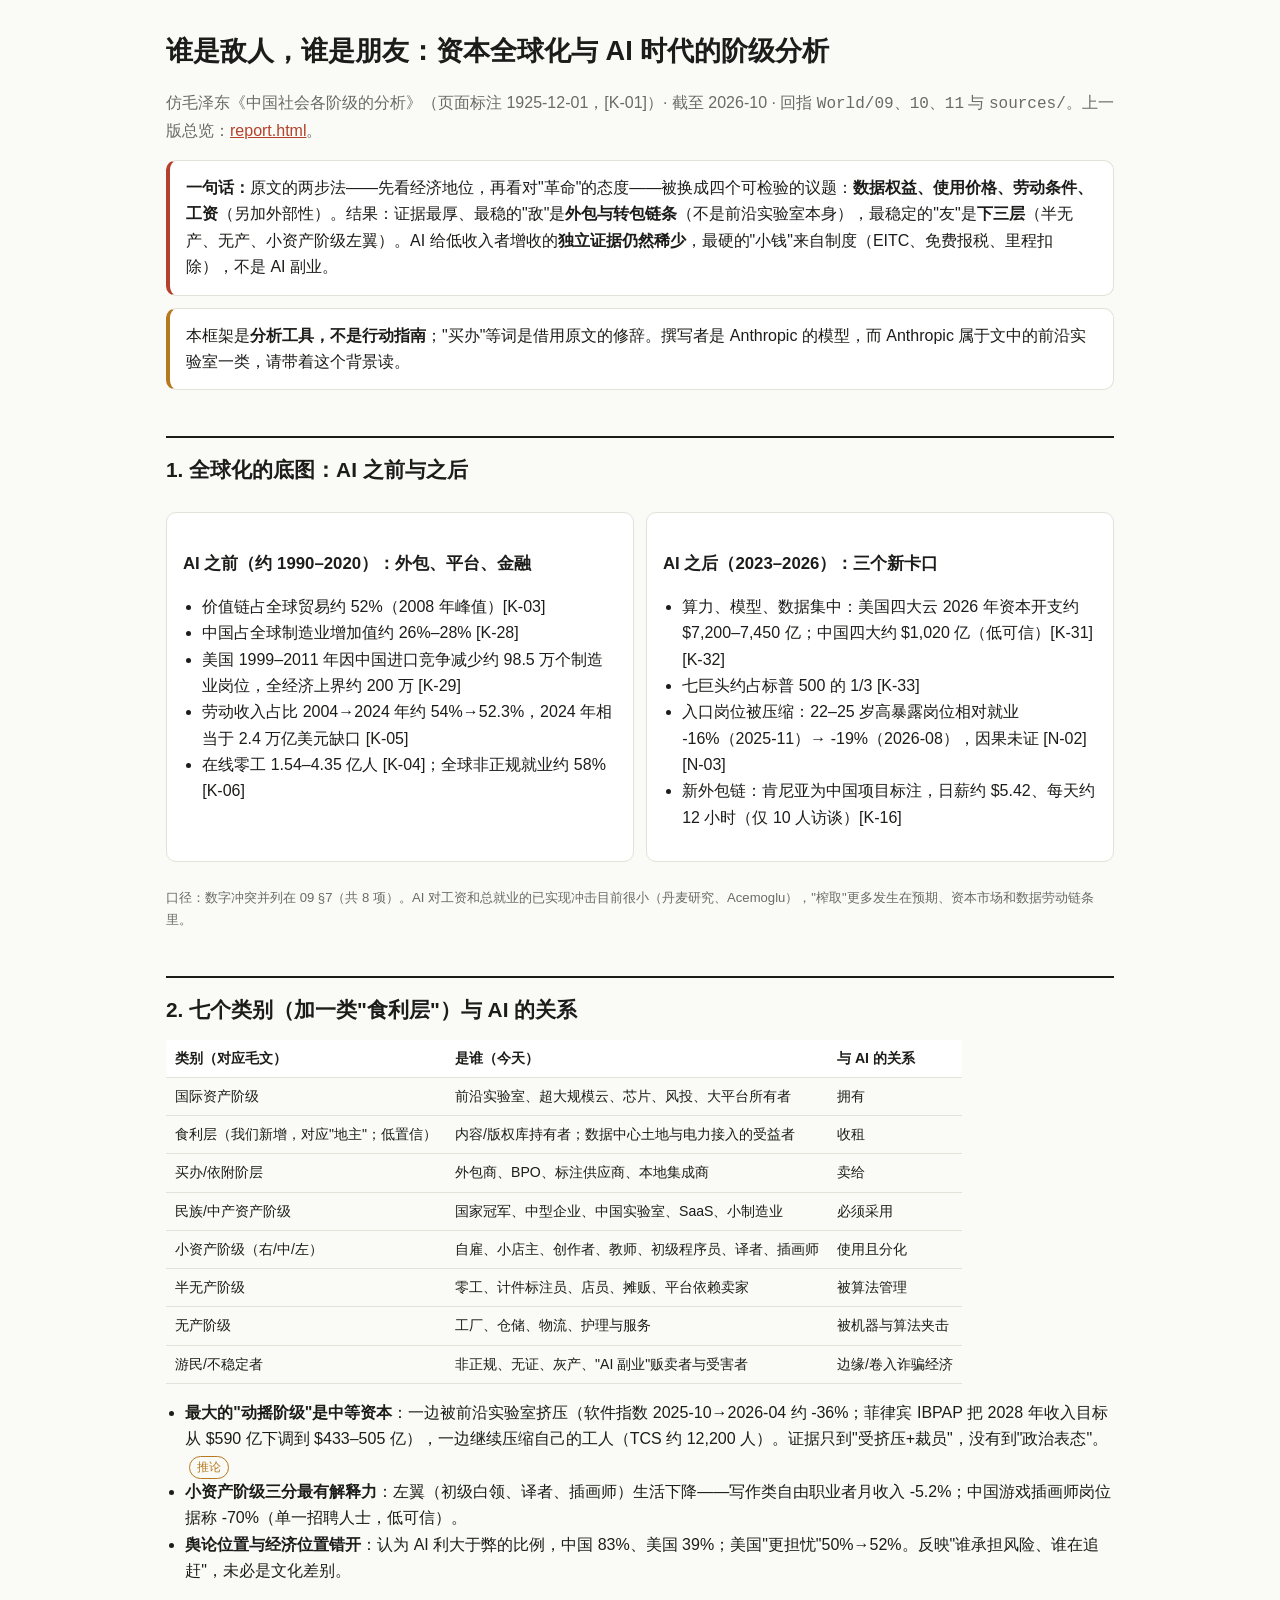
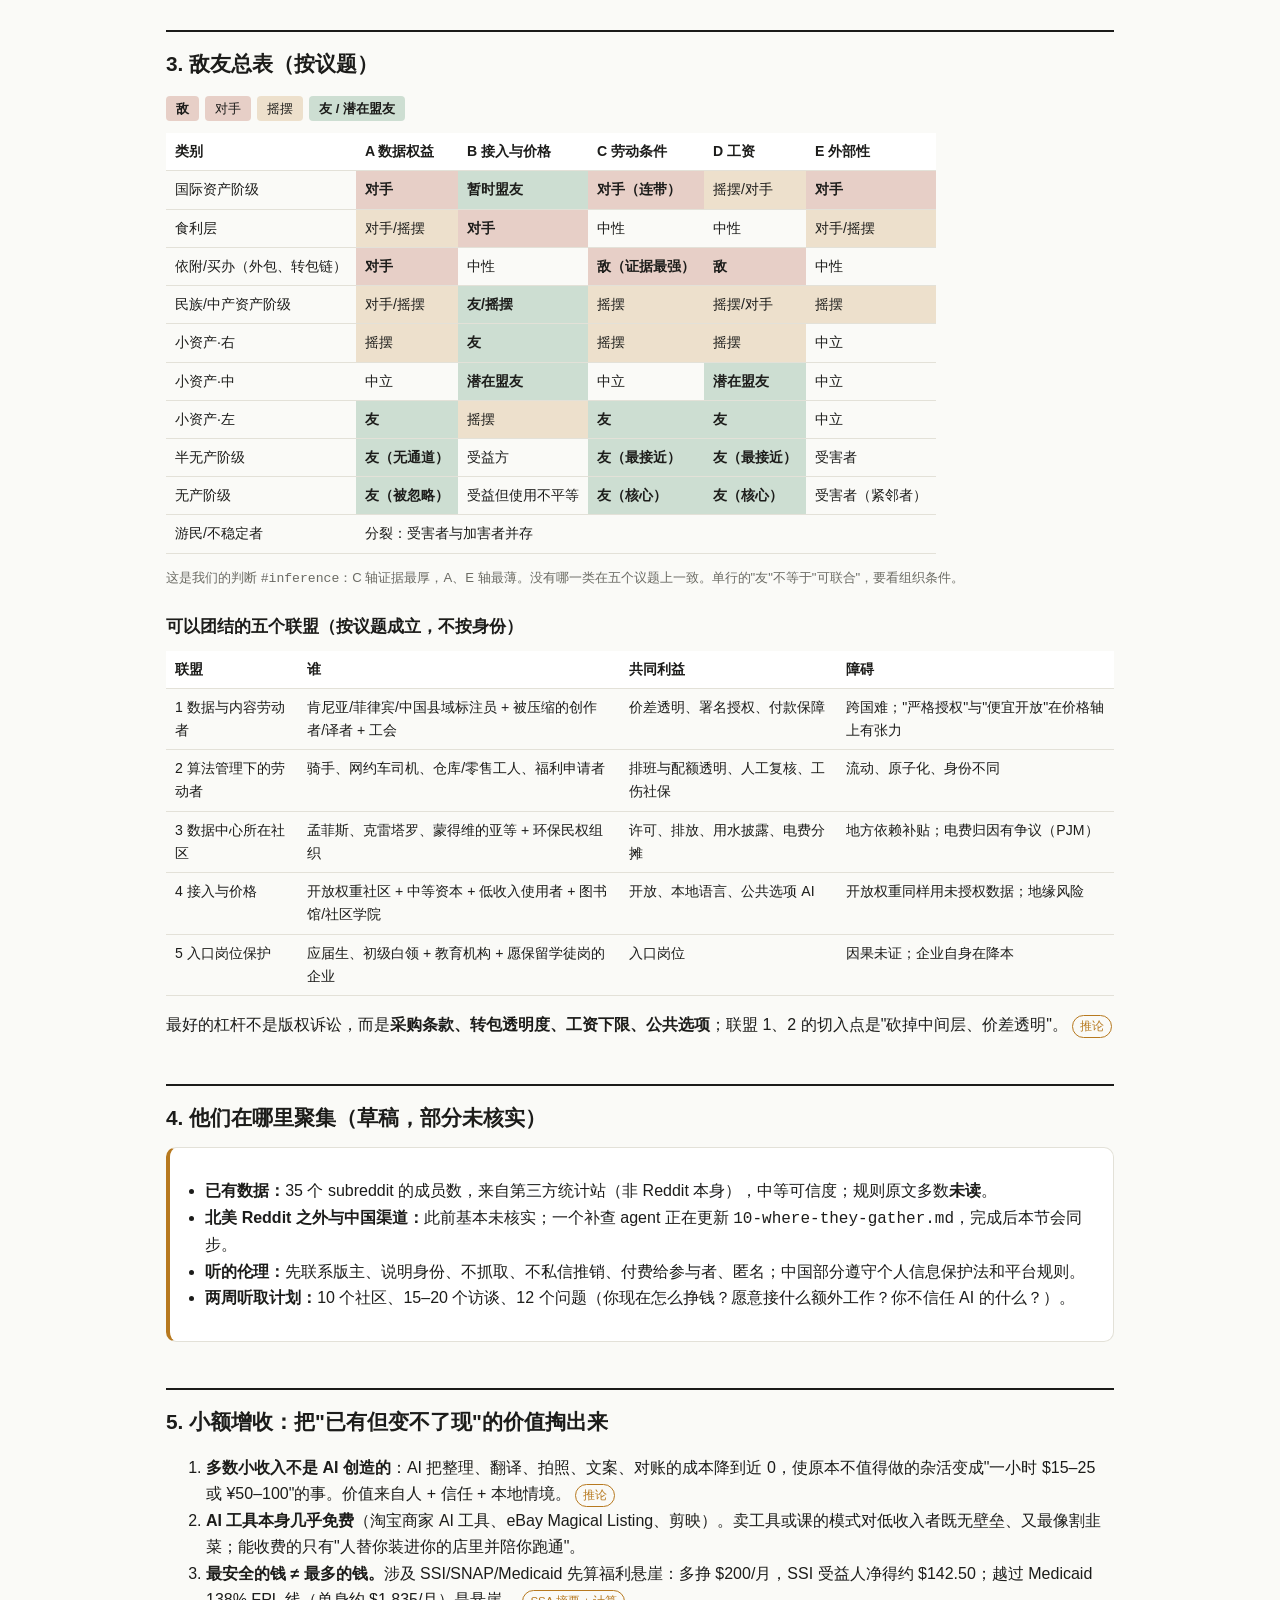
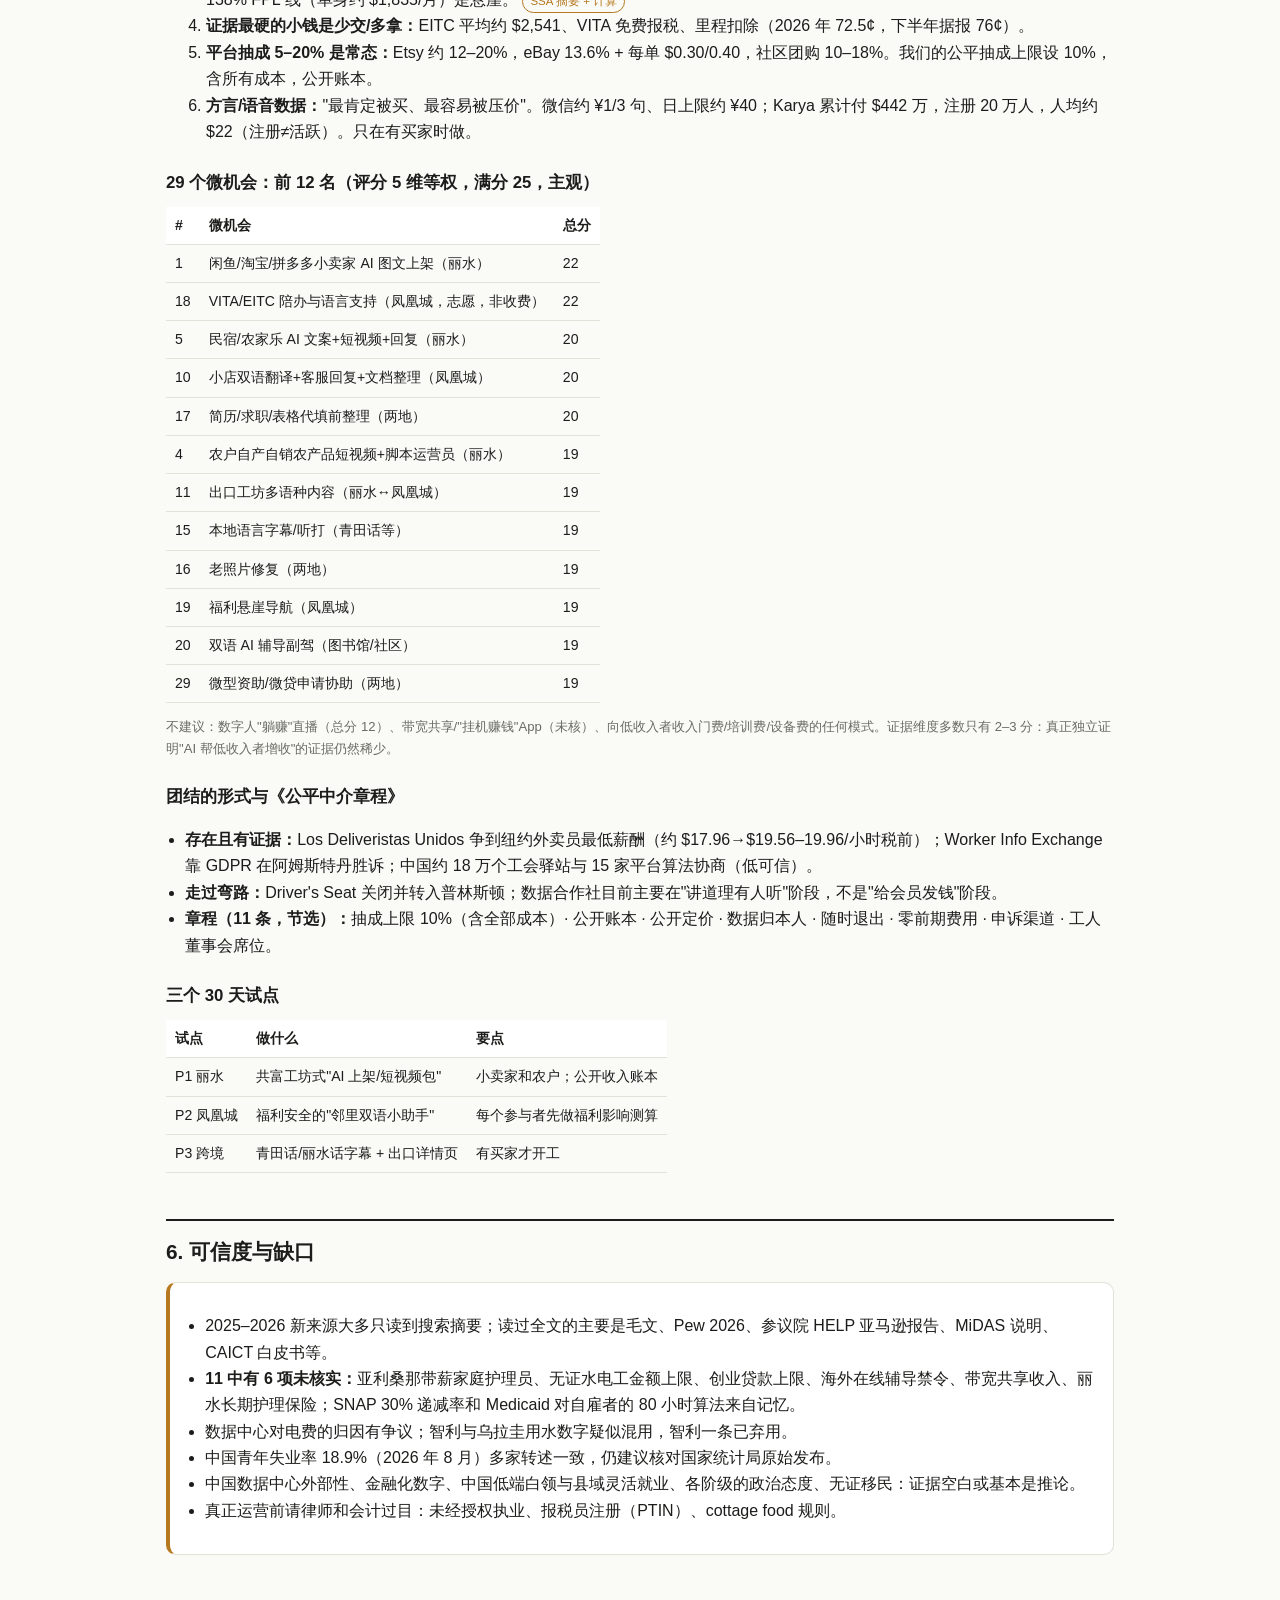
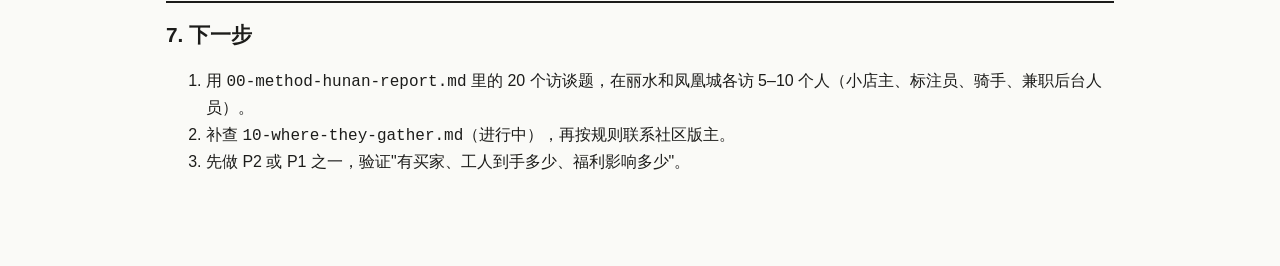
==== World/report-class.html @ 9492dcbf "World: class-analysis HTML report; README index Co-Authored-By: Claude Sonnet 5.5 <noreply@anthropic" ====
<!doctype html>
<html lang="zh-CN">
<head>
<meta charset="utf-8">
<meta name="viewport" content="width=device-width,initial-scale=1">
<title>谁是敌人，谁是朋友：AI 时代的阶级分析</title>
<style>
:root{--bg:#fafaf7;--fg:#1c1c1a;--mut:#6b6b64;--card:#fff;--line:#e3e1d8;--acc:#b4412b;--ok:#2f7d4f;--warn:#b7791f;--en:#a3361f;--fr:#2f7d4f;--sw:#b7791f}
@media (prefers-color-scheme:dark){:root:not([data-theme=light]){--bg:#161614;--fg:#ecebe4;--mut:#a09f96;--card:#1f1f1c;--line:#34332e;--acc:#e0765d;--ok:#5ab97f;--warn:#e0b04a;--en:#e0765d;--fr:#5ab97f;--sw:#e0b04a}}
*{box-sizing:border-box}
body{margin:0;background:var(--bg);color:var(--fg);font:16px/1.65 -apple-system,"PingFang SC","Noto Sans SC",sans-serif}
main{max-width:980px;margin:0 auto;padding:24px 16px 80px}
h1{font-size:1.7rem;margin:.2em 0}h2{font-size:1.3rem;margin:2.2em 0 .6em;border-top:2px solid var(--fg);padding-top:.7em}h3{font-size:1.05rem;margin:1.4em 0 .4em}
.sub,.src{color:var(--mut)}.src{font-size:.82rem}
.card{background:var(--card);border:1px solid var(--line);border-radius:10px;padding:14px 16px;margin:12px 0}
.tl{border-left:4px solid var(--acc)}.warn{border-left:4px solid var(--warn)}
table{width:100%;border-collapse:collapse;font-size:.88rem;margin:10px 0;display:block;overflow-x:auto}
th,td{border-bottom:1px solid var(--line);padding:7px 9px;text-align:left;vertical-align:top}
th{background:var(--card);white-space:nowrap;position:sticky;top:0}
.tag{display:inline-block;font-size:.72rem;padding:1px 7px;border-radius:99px;border:1px solid var(--line);color:var(--mut);margin-left:4px;white-space:nowrap}
.hi{color:var(--ok);border-color:var(--ok)}.med{color:var(--warn);border-color:var(--warn)}.lo{color:var(--acc);border-color:var(--acc)}
.e{background:color-mix(in srgb,var(--en) 22%,transparent);font-weight:600}
.f{background:color-mix(in srgb,var(--fr) 22%,transparent);font-weight:600}
.s{background:color-mix(in srgb,var(--sw) 20%,transparent)}
.legend span{display:inline-block;padding:2px 10px;margin:2px 6px 2px 0;border-radius:4px;font-size:.82rem}
ul{padding-left:1.2em}a{color:var(--acc)}
.ba{display:grid;grid-template-columns:1fr 1fr;gap:12px}@media(max-width:640px){.ba{grid-template-columns:1fr}}
</style>
</head>
<body>
<main>
<h1>谁是敌人，谁是朋友：资本全球化与 AI 时代的阶级分析</h1>
<p class="sub">仿毛泽东《中国社会各阶级的分析》（页面标注 1925-12-01，[K-01]）· 截至 2026-10 · 回指 <code>World/09、10、11</code> 与 <code>sources/</code>。上一版总览：<a href="report.html">report.html</a>。</p>

<div class="card tl">
<b>一句话：</b>原文的两步法——先看经济地位，再看对"革命"的态度——被换成四个可检验的议题：<b>数据权益、使用价格、劳动条件、工资</b>（另加外部性）。结果：证据最厚、最稳的"敌"是<b>外包与转包链条</b>（不是前沿实验室本身），最稳定的"友"是<b>下三层</b>（半无产、无产、小资产阶级左翼）。AI 给低收入者增收的<b>独立证据仍然稀少</b>，最硬的"小钱"来自制度（EITC、免费报税、里程扣除），不是 AI 副业。
</div>
<div class="card warn">本框架是<b>分析工具，不是行动指南</b>；"买办"等词是借用原文的修辞。撰写者是 Anthropic 的模型，而 Anthropic 属于文中的前沿实验室一类，请带着这个背景读。</div>

<h2>1. 全球化的底图：AI 之前与之后</h2>
<div class="ba">
<div class="card"><h3>AI 之前（约 1990–2020）：外包、平台、金融</h3>
<ul>
<li>价值链占全球贸易约 52%（2008 年峰值）[K-03]</li>
<li>中国占全球制造业增加值约 26%–28% [K-28]</li>
<li>美国 1999–2011 年因中国进口竞争减少约 98.5 万个制造业岗位，全经济上界约 200 万 [K-29]</li>
<li>劳动收入占比 2004→2024 年约 54%→52.3%，2024 年相当于 2.4 万亿美元缺口 [K-05]</li>
<li>在线零工 1.54–4.35 亿人 [K-04]；全球非正规就业约 58% [K-06]</li>
</ul></div>
<div class="card"><h3>AI 之后（2023–2026）：三个新卡口</h3>
<ul>
<li>算力、模型、数据集中：美国四大云 2026 年资本开支约 $7,200–7,450 亿；中国四大约 $1,020 亿（低可信）[K-31][K-32]</li>
<li>七巨头约占标普 500 的 1/3 [K-33]</li>
<li>入口岗位被压缩：22–25 岁高暴露岗位相对就业 -16%（2025-11）→ -19%（2026-08），因果未证 [N-02][N-03]</li>
<li>新外包链：肯尼亚为中国项目标注，日薪约 $5.42、每天约 12 小时（仅 10 人访谈）[K-16]</li>
</ul></div>
</div>
<p class="src">口径：数字冲突并列在 09 §7（共 8 项）。AI 对工资和总就业的已实现冲击目前很小（丹麦研究、Acemoglu），"榨取"更多发生在预期、资本市场和数据劳动链条里。</p>

<h2>2. 七个类别（加一类"食利层"）与 AI 的关系</h2>
<table>
<tr><th>类别（对应毛文）</th><th>是谁（今天）</th><th>与 AI 的关系</th></tr>
<tr><td>国际资产阶级</td><td>前沿实验室、超大规模云、芯片、风投、大平台所有者</td><td>拥有</td></tr>
<tr><td>食利层（我们新增，对应"地主"；低置信）</td><td>内容/版权库持有者；数据中心土地与电力接入的受益者</td><td>收租</td></tr>
<tr><td>买办/依附阶层</td><td>外包商、BPO、标注供应商、本地集成商</td><td>卖给</td></tr>
<tr><td>民族/中产资产阶级</td><td>国家冠军、中型企业、中国实验室、SaaS、小制造业</td><td>必须采用</td></tr>
<tr><td>小资产阶级（右/中/左）</td><td>自雇、小店主、创作者、教师、初级程序员、译者、插画师</td><td>使用且分化</td></tr>
<tr><td>半无产阶级</td><td>零工、计件标注员、店员、摊贩、平台依赖卖家</td><td>被算法管理</td></tr>
<tr><td>无产阶级</td><td>工厂、仓储、物流、护理与服务</td><td>被机器与算法夹击</td></tr>
<tr><td>游民/不稳定者</td><td>非正规、无证、灰产、"AI 副业"贩卖者与受害者</td><td>边缘/卷入诈骗经济</td></tr>
</table>
<ul>
<li><b>最大的"动摇阶级"是中等资本</b>：一边被前沿实验室挤压（软件指数 2025-10→2026-04 约 -36%；菲律宾 IBPAP 把 2028 年收入目标从 $590 亿下调到 $433–505 亿），一边继续压缩自己的工人（TCS 约 12,200 人）。证据只到"受挤压+裁员"，没有到"政治表态"。<span class="tag med">推论</span></li>
<li><b>小资产阶级三分最有解释力</b>：左翼（初级白领、译者、插画师）生活下降——写作类自由职业者月收入 -5.2%；中国游戏插画师岗位据称 -70%（单一招聘人士，低可信）。</li>
<li><b>舆论位置与经济位置错开</b>：认为 AI 利大于弊的比例，中国 83%、美国 39%；美国"更担忧"50%→52%。反映"谁承担风险、谁在追赶"，未必是文化差别。</li>
</ul>

<h2>3. 敌友总表（按议题）</h2>
<div class="legend"><span class="e">敌</span><span class="e" style="font-weight:400">对手</span><span class="s">摇摆</span><span class="f">友 / 潜在盟友</span></div>
<table>
<tr><th>类别</th><th>A 数据权益</th><th>B 接入与价格</th><th>C 劳动条件</th><th>D 工资</th><th>E 外部性</th></tr>
<tr><td>国际资产阶级</td><td class="e">对手</td><td class="f">暂时盟友</td><td class="e">对手（连带）</td><td class="s">摇摆/对手</td><td class="e">对手</td></tr>
<tr><td>食利层</td><td class="s">对手/摇摆</td><td class="e">对手</td><td>中性</td><td>中性</td><td class="s">对手/摇摆</td></tr>
<tr><td>依附/买办（外包、转包链）</td><td class="e">对手</td><td>中性</td><td class="e">敌（证据最强）</td><td class="e">敌</td><td>中性</td></tr>
<tr><td>民族/中产资产阶级</td><td class="s">对手/摇摆</td><td class="f">友/摇摆</td><td class="s">摇摆</td><td class="s">摇摆/对手</td><td class="s">摇摆</td></tr>
<tr><td>小资产·右</td><td class="s">摇摆</td><td class="f">友</td><td class="s">摇摆</td><td class="s">摇摆</td><td>中立</td></tr>
<tr><td>小资产·中</td><td>中立</td><td class="f">潜在盟友</td><td>中立</td><td class="f">潜在盟友</td><td>中立</td></tr>
<tr><td>小资产·左</td><td class="f">友</td><td class="s">摇摆</td><td class="f">友</td><td class="f">友</td><td>中立</td></tr>
<tr><td>半无产阶级</td><td class="f">友（无通道）</td><td>受益方</td><td class="f">友（最接近）</td><td class="f">友（最接近）</td><td>受害者</td></tr>
<tr><td>无产阶级</td><td class="f">友（被忽略）</td><td>受益但使用不平等</td><td class="f">友（核心）</td><td class="f">友（核心）</td><td>受害者（紧邻者）</td></tr>
<tr><td>游民/不稳定者</td><td colspan="5">分裂：受害者与加害者并存</td></tr>
</table>
<p class="src">这是我们的判断 <code>#inference</code>：C 轴证据最厚，A、E 轴最薄。没有哪一类在五个议题上一致。单行的"友"不等于"可联合"，要看组织条件。</p>

<h3>可以团结的五个联盟（按议题成立，不按身份）</h3>
<table>
<tr><th>联盟</th><th>谁</th><th>共同利益</th><th>障碍</th></tr>
<tr><td>1 数据与内容劳动者</td><td>肯尼亚/菲律宾/中国县域标注员 + 被压缩的创作者/译者 + 工会</td><td>价差透明、署名授权、付款保障</td><td>跨国难；"严格授权"与"便宜开放"在价格轴上有张力</td></tr>
<tr><td>2 算法管理下的劳动者</td><td>骑手、网约车司机、仓库/零售工人、福利申请者</td><td>排班与配额透明、人工复核、工伤社保</td><td>流动、原子化、身份不同</td></tr>
<tr><td>3 数据中心所在社区</td><td>孟菲斯、克雷塔罗、蒙得维的亚等 + 环保民权组织</td><td>许可、排放、用水披露、电费分摊</td><td>地方依赖补贴；电费归因有争议（PJM）</td></tr>
<tr><td>4 接入与价格</td><td>开放权重社区 + 中等资本 + 低收入使用者 + 图书馆/社区学院</td><td>开放、本地语言、公共选项 AI</td><td>开放权重同样用未授权数据；地缘风险</td></tr>
<tr><td>5 入口岗位保护</td><td>应届生、初级白领 + 教育机构 + 愿保留学徒岗的企业</td><td>入口岗位</td><td>因果未证；企业自身在降本</td></tr>
</table>
<p>最好的杠杆不是版权诉讼，而是<b>采购条款、转包透明度、工资下限、公共选项</b>；联盟 1、2 的切入点是"砍掉中间层、价差透明"。<span class="tag med">推论</span></p>

<h2>4. 他们在哪里聚集（草稿，部分未核实）</h2>
<div class="card warn">
<ul>
<li><b>已有数据：</b>35 个 subreddit 的成员数，来自第三方统计站（非 Reddit 本身），中等可信度；规则原文多数<b>未读</b>。</li>
<li><b>北美 Reddit 之外与中国渠道：</b>此前基本未核实；一个补查 agent 正在更新 <code>10-where-they-gather.md</code>，完成后本节会同步。</li>
<li><b>听的伦理：</b>先联系版主、说明身份、不抓取、不私信推销、付费给参与者、匿名；中国部分遵守个人信息保护法和平台规则。</li>
<li><b>两周听取计划：</b>10 个社区、15–20 个访谈、12 个问题（你现在怎么挣钱？愿意接什么额外工作？你不信任 AI 的什么？）。</li>
</ul>
</div>

<h2>5. 小额增收：把"已有但变不了现"的价值掏出来</h2>
<ol>
<li><b>多数小收入不是 AI 创造的</b>：AI 把整理、翻译、拍照、文案、对账的成本降到近 0，使原本不值得做的杂活变成"一小时 $15–25 或 ¥50–100"的事。价值来自人 + 信任 + 本地情境。<span class="tag med">推论</span></li>
<li><b>AI 工具本身几乎免费</b>（淘宝商家 AI 工具、eBay Magical Listing、剪映）。卖工具或课的模式对低收入者既无壁垒、又最像割韭菜；能收费的只有"人替你装进你的店里并陪你跑通"。</li>
<li><b>最安全的钱 ≠ 最多的钱。</b>涉及 SSI/SNAP/Medicaid 先算福利悬崖：多挣 $200/月，SSI 受益人净得约 $142.50；越过 Medicaid 138% FPL 线（单身约 $1,835/月）是悬崖。<span class="tag med">SSA 摘要 + 计算</span></li>
<li><b>证据最硬的小钱是少交/多拿：</b>EITC 平均约 $2,541、VITA 免费报税、里程扣除（2026 年 72.5¢，下半年据报 76¢）。</li>
<li><b>平台抽成 5–20% 是常态：</b>Etsy 约 12–20%，eBay 13.6% + 每单 $0.30/0.40，社区团购 10–18%。我们的公平抽成上限设 10%，含所有成本，公开账本。</li>
<li><b>方言/语音数据：</b>"最肯定被买、最容易被压价"。微信约 ¥1/3 句、日上限约 ¥40；Karya 累计付 $442 万，注册 20 万人，人均约 $22（注册≠活跃）。只在有买家时做。</li>
</ol>

<h3>29 个微机会：前 12 名（评分 5 维等权，满分 25，主观）</h3>
<table>
<tr><th>#</th><th>微机会</th><th>总分</th></tr>
<tr><td>1</td><td>闲鱼/淘宝/拼多多小卖家 AI 图文上架（丽水）</td><td>22</td></tr>
<tr><td>18</td><td>VITA/EITC 陪办与语言支持（凤凰城，志愿，非收费）</td><td>22</td></tr>
<tr><td>5</td><td>民宿/农家乐 AI 文案+短视频+回复（丽水）</td><td>20</td></tr>
<tr><td>10</td><td>小店双语翻译+客服回复+文档整理（凤凰城）</td><td>20</td></tr>
<tr><td>17</td><td>简历/求职/表格代填前整理（两地）</td><td>20</td></tr>
<tr><td>4</td><td>农户自产自销农产品短视频+脚本运营员（丽水）</td><td>19</td></tr>
<tr><td>11</td><td>出口工坊多语种内容（丽水↔凤凰城）</td><td>19</td></tr>
<tr><td>15</td><td>本地语言字幕/听打（青田话等）</td><td>19</td></tr>
<tr><td>16</td><td>老照片修复（两地）</td><td>19</td></tr>
<tr><td>19</td><td>福利悬崖导航（凤凰城）</td><td>19</td></tr>
<tr><td>20</td><td>双语 AI 辅导副驾（图书馆/社区）</td><td>19</td></tr>
<tr><td>29</td><td>微型资助/微贷申请协助（两地）</td><td>19</td></tr>
</table>
<p class="src">不建议：数字人"躺赚"直播（总分 12）、带宽共享/"挂机赚钱"App（未核）、向低收入者收入门费/培训费/设备费的任何模式。证据维度多数只有 2–3 分：真正独立证明"AI 帮低收入者增收"的证据仍然稀少。</p>

<h3>团结的形式与《公平中介章程》</h3>
<ul>
<li><b>存在且有证据：</b>Los Deliveristas Unidos 争到纽约外卖员最低薪酬（约 $17.96→$19.56–19.96/小时税前）；Worker Info Exchange 靠 GDPR 在阿姆斯特丹胜诉；中国约 18 万个工会驿站与 15 家平台算法协商（低可信）。</li>
<li><b>走过弯路：</b>Driver's Seat 关闭并转入普林斯顿；数据合作社目前主要在"讲道理有人听"阶段，不是"给会员发钱"阶段。</li>
<li><b>章程（11 条，节选）：</b>抽成上限 10%（含全部成本）· 公开账本 · 公开定价 · 数据归本人 · 随时退出 · 零前期费用 · 申诉渠道 · 工人董事会席位。</li>
</ul>

<h3>三个 30 天试点</h3>
<table>
<tr><th>试点</th><th>做什么</th><th>要点</th></tr>
<tr><td>P1 丽水</td><td>共富工坊式"AI 上架/短视频包"</td><td>小卖家和农户；公开收入账本</td></tr>
<tr><td>P2 凤凰城</td><td>福利安全的"邻里双语小助手"</td><td>每个参与者先做福利影响测算</td></tr>
<tr><td>P3 跨境</td><td>青田话/丽水话字幕 + 出口详情页</td><td>有买家才开工</td></tr>
</table>

<h2>6. 可信度与缺口</h2>
<div class="card warn"><ul>
<li>2025–2026 新来源大多只读到搜索摘要；读过全文的主要是毛文、Pew 2026、参议院 HELP 亚马逊报告、MiDAS 说明、CAICT 白皮书等。</li>
<li><b>11 中有 6 项未核实：</b>亚利桑那带薪家庭护理员、无证水电工金额上限、创业贷款上限、海外在线辅导禁令、带宽共享收入、丽水长期护理保险；SNAP 30% 递减率和 Medicaid 对自雇者的 80 小时算法来自记忆。</li>
<li>数据中心对电费的归因有争议；智利与乌拉圭用水数字疑似混用，智利一条已弃用。</li>
<li>中国青年失业率 18.9%（2026 年 8 月）多家转述一致，仍建议核对国家统计局原始发布。</li>
<li>中国数据中心外部性、金融化数字、中国低端白领与县域灵活就业、各阶级的政治态度、无证移民：证据空白或基本是推论。</li>
<li>真正运营前请律师和会计过目：未经授权执业、报税员注册（PTIN）、cottage food 规则。</li>
</ul></div>

<h2>7. 下一步</h2>
<ol>
<li>用 <code>00-method-hunan-report.md</code> 里的 20 个访谈题，在丽水和凤凰城各访 5–10 个人（小店主、标注员、骑手、兼职后台人员）。</li>
<li>补查 <code>10-where-they-gather.md</code>（进行中），再按规则联系社区版主。</li>
<li>先做 P2 或 P1 之一，验证"有买家、工人到手多少、福利影响多少"。</li>
</ol>
</main>
</body>
</html>
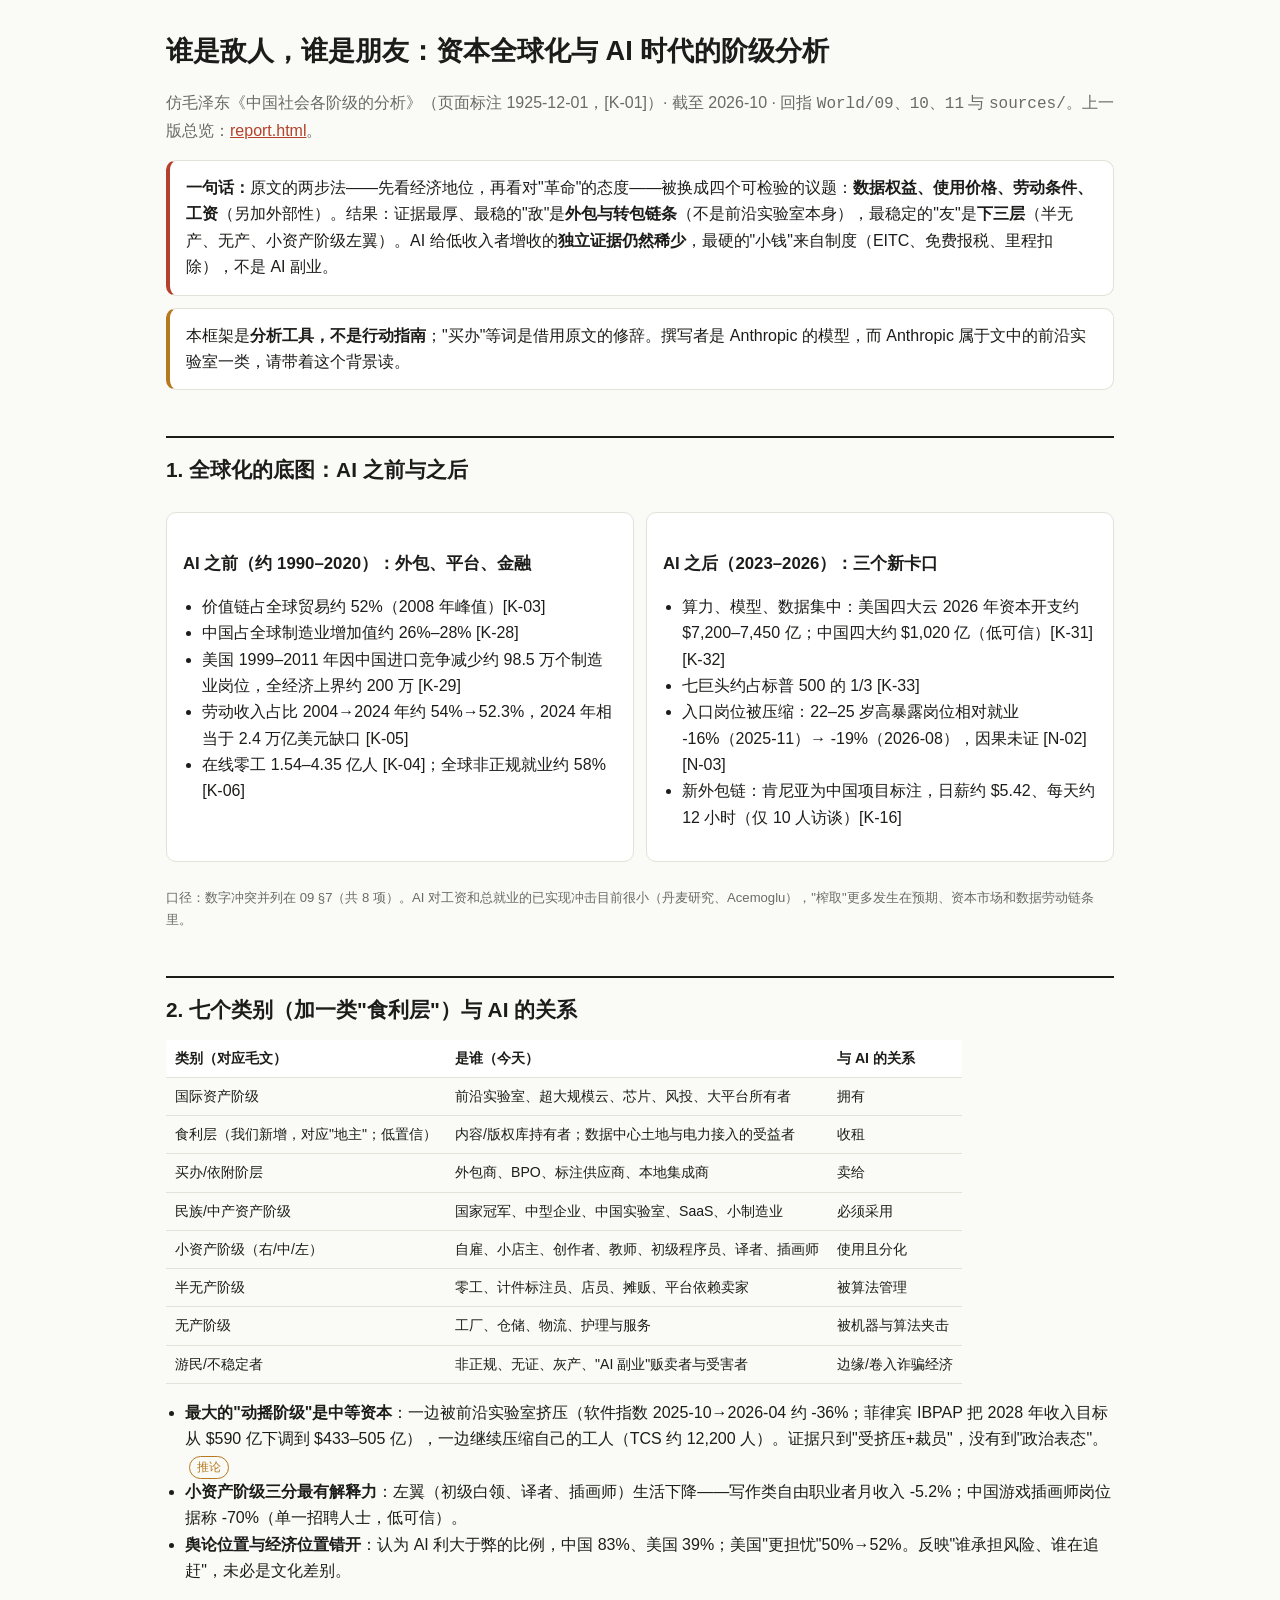
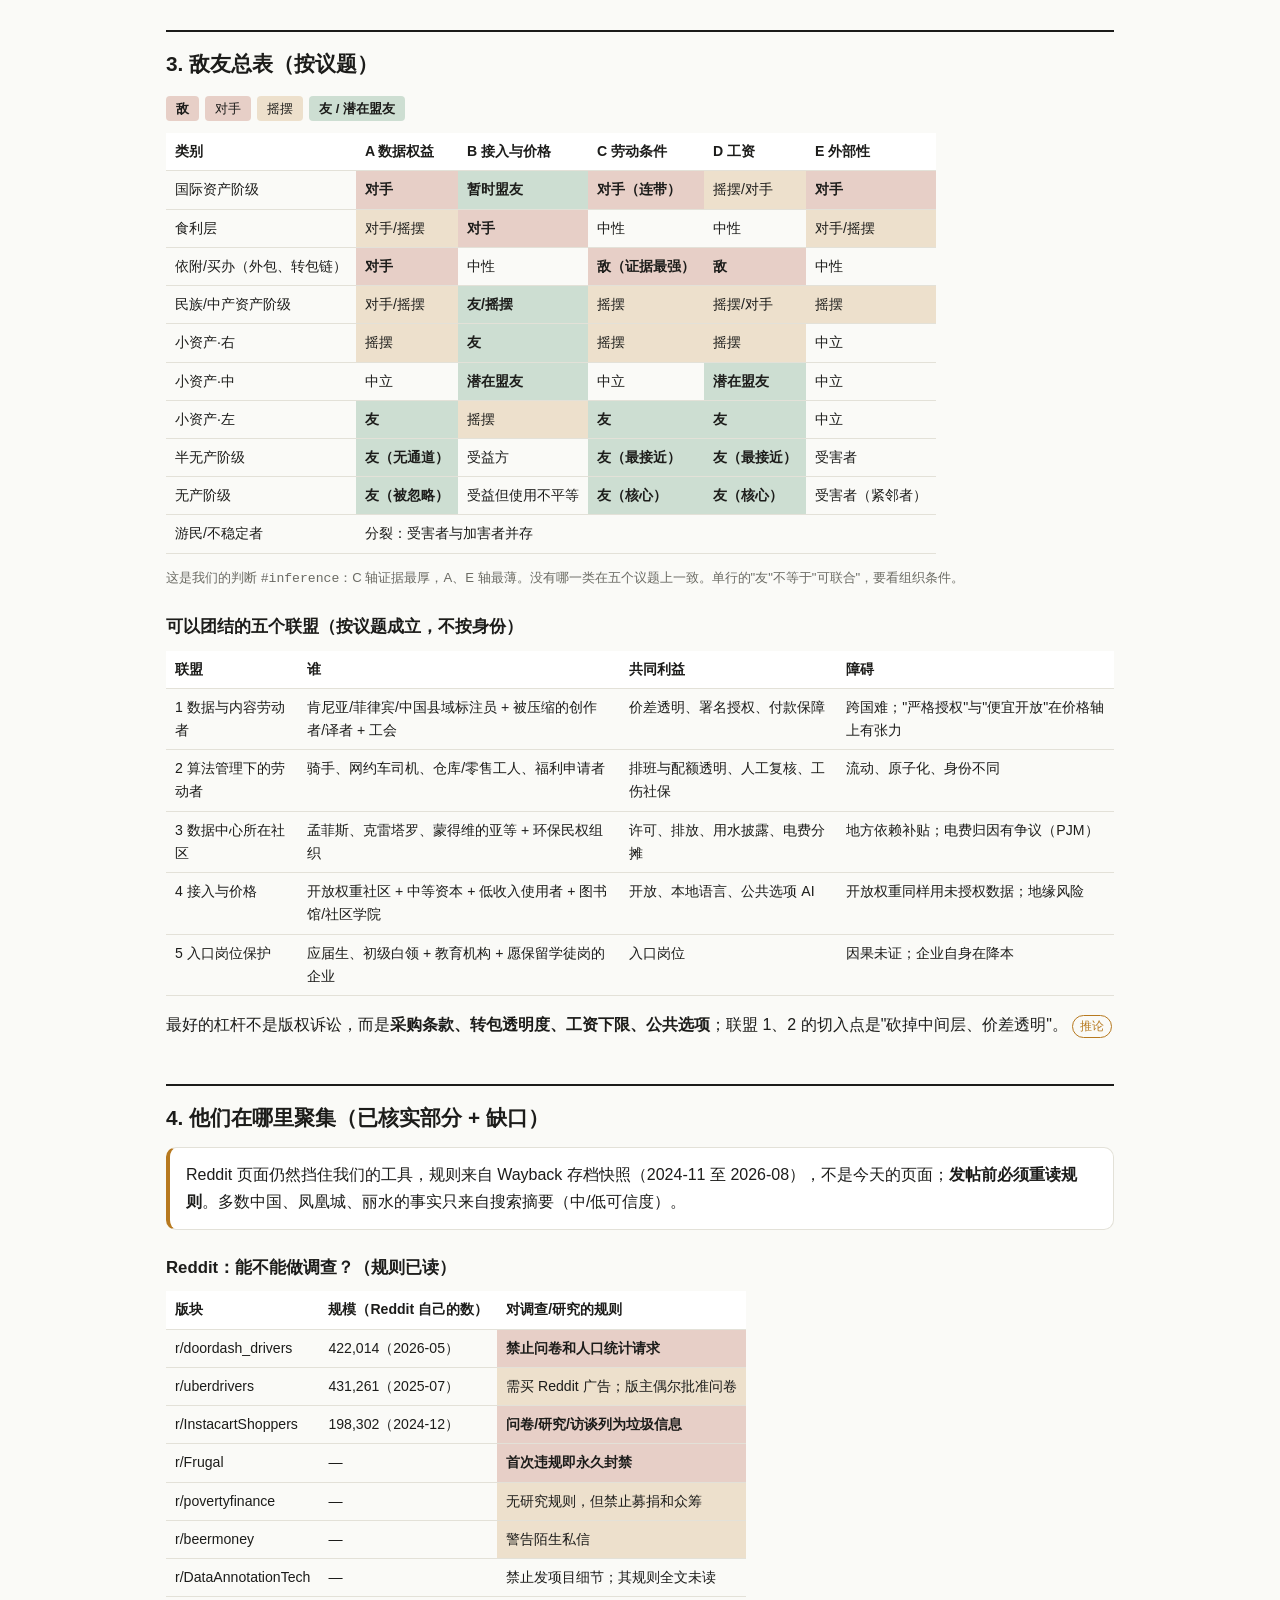
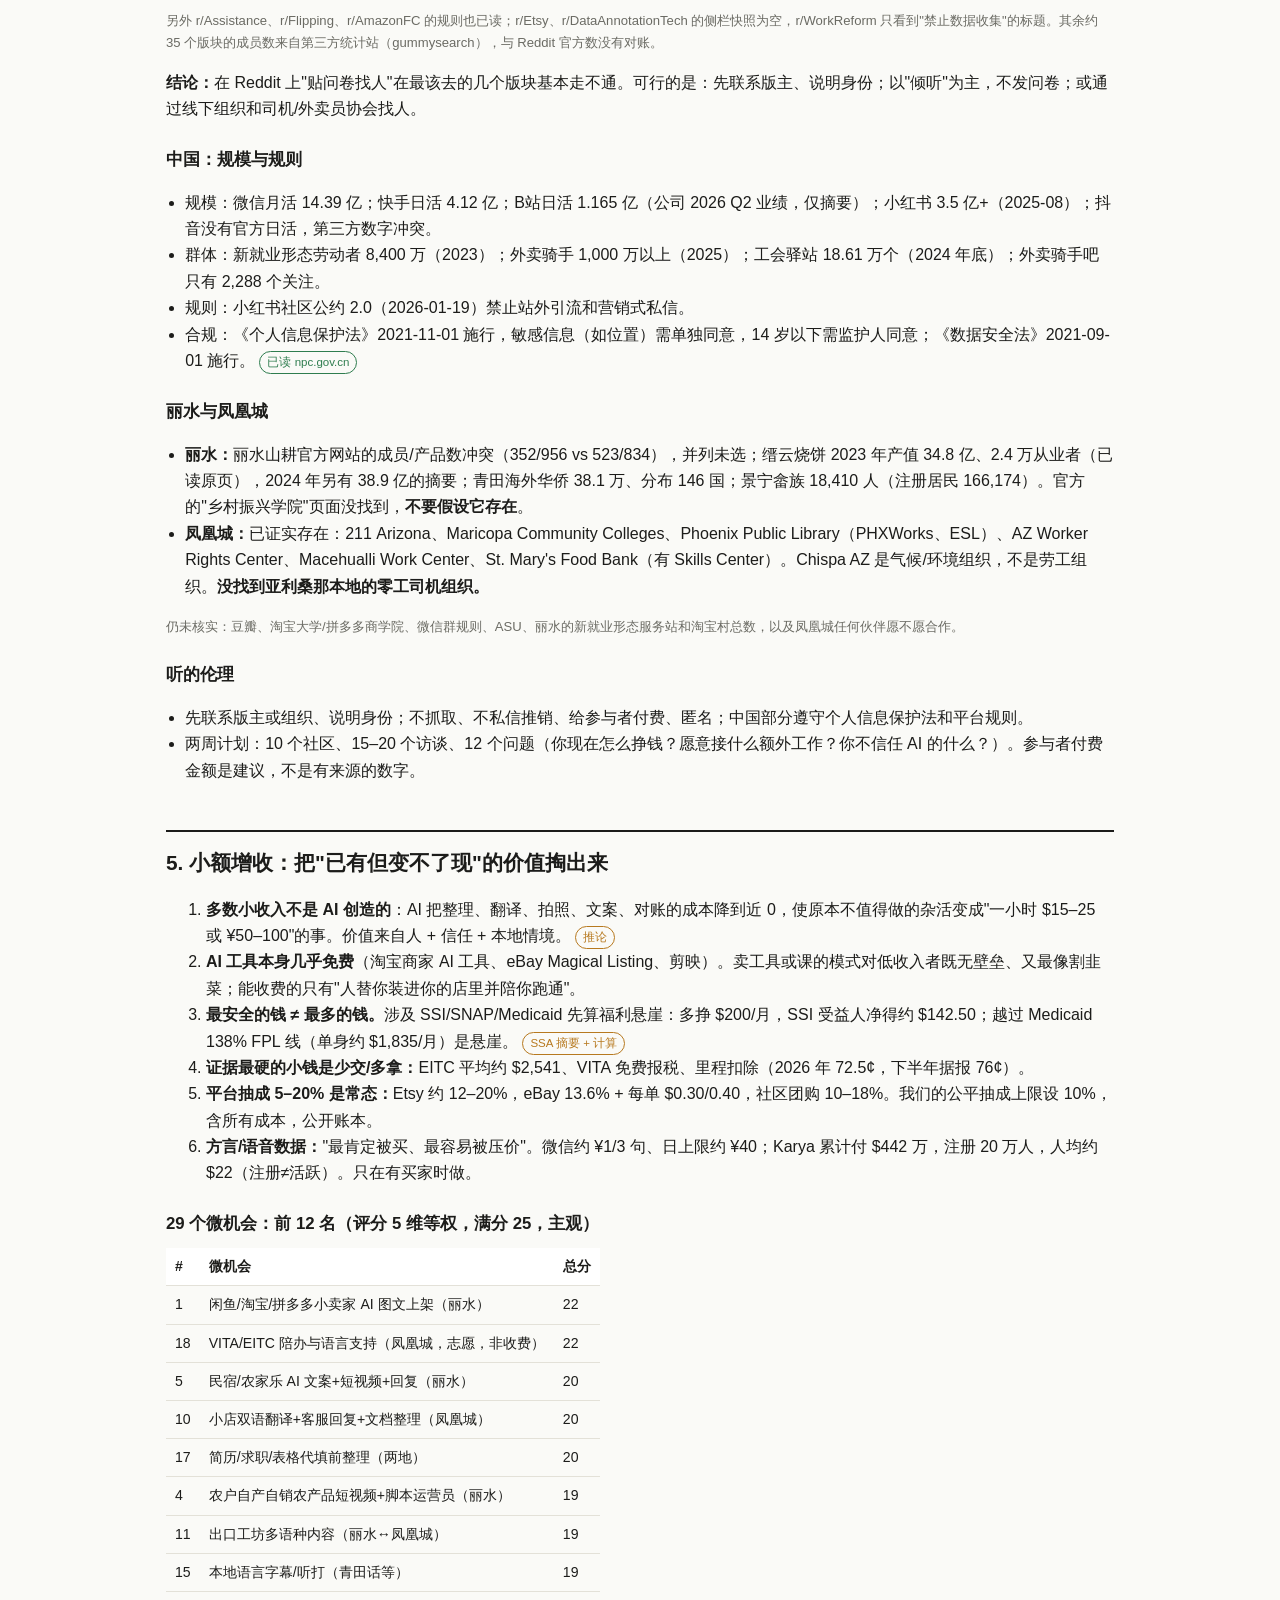
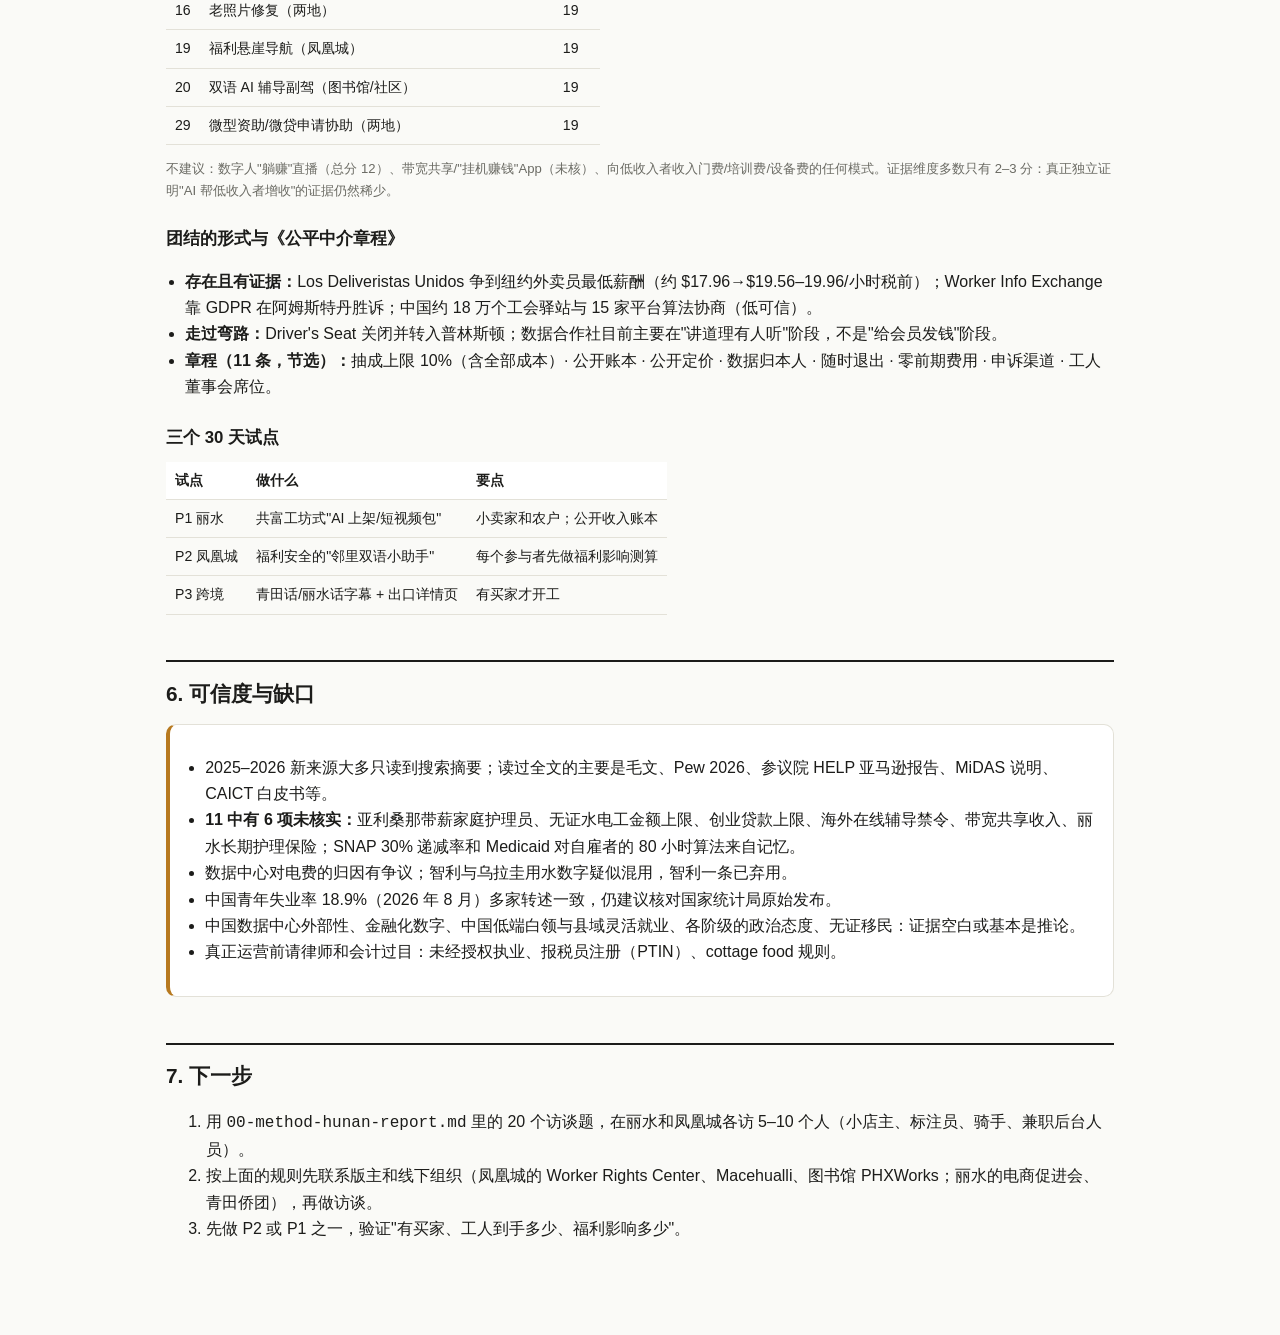
==== commit 6a72d838: "World: verified gathering-places (rules, China, Phoenix, Lishui, PIPL); update class report Co-Autho" ====
--- a/World/report-class.html
+++ b/World/report-class.html
@@ -103,15 +103,40 @@
 </table>
 <p>最好的杠杆不是版权诉讼，而是<b>采购条款、转包透明度、工资下限、公共选项</b>；联盟 1、2 的切入点是"砍掉中间层、价差透明"。<span class="tag med">推论</span></p>
 
-<h2>4. 他们在哪里聚集（草稿，部分未核实）</h2>
-<div class="card warn">
-<ul>
-<li><b>已有数据：</b>35 个 subreddit 的成员数，来自第三方统计站（非 Reddit 本身），中等可信度；规则原文多数<b>未读</b>。</li>
-<li><b>北美 Reddit 之外与中国渠道：</b>此前基本未核实；一个补查 agent 正在更新 <code>10-where-they-gather.md</code>，完成后本节会同步。</li>
-<li><b>听的伦理：</b>先联系版主、说明身份、不抓取、不私信推销、付费给参与者、匿名；中国部分遵守个人信息保护法和平台规则。</li>
-<li><b>两周听取计划：</b>10 个社区、15–20 个访谈、12 个问题（你现在怎么挣钱？愿意接什么额外工作？你不信任 AI 的什么？）。</li>
-</ul>
-</div>
+<h2>4. 他们在哪里聚集（已核实部分 + 缺口）</h2>
+<div class="card warn">Reddit 页面仍然挡住我们的工具，规则来自 Wayback 存档快照（2024-11 至 2026-08），不是今天的页面；<b>发帖前必须重读规则</b>。多数中国、凤凰城、丽水的事实只来自搜索摘要（中/低可信度）。</div>
+<h3>Reddit：能不能做调查？（规则已读）</h3>
+<table>
+<tr><th>版块</th><th>规模（Reddit 自己的数）</th><th>对调查/研究的规则</th></tr>
+<tr><td>r/doordash_drivers</td><td>422,014（2026-05）</td><td class="e">禁止问卷和人口统计请求</td></tr>
+<tr><td>r/uberdrivers</td><td>431,261（2025-07）</td><td class="s">需买 Reddit 广告；版主偶尔批准问卷</td></tr>
+<tr><td>r/InstacartShoppers</td><td>198,302（2024-12）</td><td class="e">问卷/研究/访谈列为垃圾信息</td></tr>
+<tr><td>r/Frugal</td><td>—</td><td class="e">首次违规即永久封禁</td></tr>
+<tr><td>r/povertyfinance</td><td>—</td><td class="s">无研究规则，但禁止募捐和众筹</td></tr>
+<tr><td>r/beermoney</td><td>—</td><td class="s">警告陌生私信</td></tr>
+<tr><td>r/DataAnnotationTech</td><td>—</td><td>禁止发项目细节；其规则全文未读</td></tr>
+</table>
+<p class="src">另外 r/Assistance、r/Flipping、r/AmazonFC 的规则也已读；r/Etsy、r/DataAnnotationTech 的侧栏快照为空，r/WorkReform 只看到"禁止数据收集"的标题。其余约 35 个版块的成员数来自第三方统计站（gummysearch），与 Reddit 官方数没有对账。</p>
+<p><b>结论：</b>在 Reddit 上"贴问卷找人"在最该去的几个版块基本走不通。可行的是：先联系版主、说明身份；以"倾听"为主，不发问卷；或通过线下组织和司机/外卖员协会找人。</p>
+
+<h3>中国：规模与规则</h3>
+<ul>
+<li>规模：微信月活 14.39 亿；快手日活 4.12 亿；B站日活 1.165 亿（公司 2026 Q2 业绩，仅摘要）；小红书 3.5 亿+（2025-08）；抖音没有官方日活，第三方数字冲突。</li>
+<li>群体：新就业形态劳动者 8,400 万（2023）；外卖骑手 1,000 万以上（2025）；工会驿站 18.61 万个（2024 年底）；外卖骑手吧只有 2,288 个关注。</li>
+<li>规则：小红书社区公约 2.0（2026-01-19）禁止站外引流和营销式私信。</li>
+<li>合规：《个人信息保护法》2021-11-01 施行，敏感信息（如位置）需单独同意，14 岁以下需监护人同意；《数据安全法》2021-09-01 施行。<span class="tag hi">已读 npc.gov.cn</span></li>
+</ul>
+<h3>丽水与凤凰城</h3>
+<ul>
+<li><b>丽水：</b>丽水山耕官方网站的成员/产品数冲突（352/956 vs 523/834），并列未选；缙云烧饼 2023 年产值 34.8 亿、2.4 万从业者（已读原页），2024 年另有 38.9 亿的摘要；青田海外华侨 38.1 万、分布 146 国；景宁畲族 18,410 人（注册居民 166,174）。官方的"乡村振兴学院"页面没找到，<b>不要假设它存在</b>。</li>
+<li><b>凤凰城：</b>已证实存在：211 Arizona、Maricopa Community Colleges、Phoenix Public Library（PHXWorks、ESL）、AZ Worker Rights Center、Macehualli Work Center、St. Mary's Food Bank（有 Skills Center）。Chispa AZ 是气候/环境组织，不是劳工组织。<b>没找到亚利桑那本地的零工司机组织。</b></li>
+</ul>
+<p class="src">仍未核实：豆瓣、淘宝大学/拼多多商学院、微信群规则、ASU、丽水的新就业形态服务站和淘宝村总数，以及凤凰城任何伙伴愿不愿合作。</p>
+<h3>听的伦理</h3>
+<ul>
+<li>先联系版主或组织、说明身份；不抓取、不私信推销、给参与者付费、匿名；中国部分遵守个人信息保护法和平台规则。</li>
+<li>两周计划：10 个社区、15–20 个访谈、12 个问题（你现在怎么挣钱？愿意接什么额外工作？你不信任 AI 的什么？）。参与者付费金额是建议，不是有来源的数字。</li>
+</ul>
 
 <h2>5. 小额增收：把"已有但变不了现"的价值掏出来</h2>
 <ol>
@@ -169,7 +194,7 @@
 <h2>7. 下一步</h2>
 <ol>
 <li>用 <code>00-method-hunan-report.md</code> 里的 20 个访谈题，在丽水和凤凰城各访 5–10 个人（小店主、标注员、骑手、兼职后台人员）。</li>
-<li>补查 <code>10-where-they-gather.md</code>（进行中），再按规则联系社区版主。</li>
+<li>按上面的规则先联系版主和线下组织（凤凰城的 Worker Rights Center、Macehualli、图书馆 PHXWorks；丽水的电商促进会、青田侨团），再做访谈。</li>
 <li>先做 P2 或 P1 之一，验证"有买家、工人到手多少、福利影响多少"。</li>
 </ol>
 </main>
